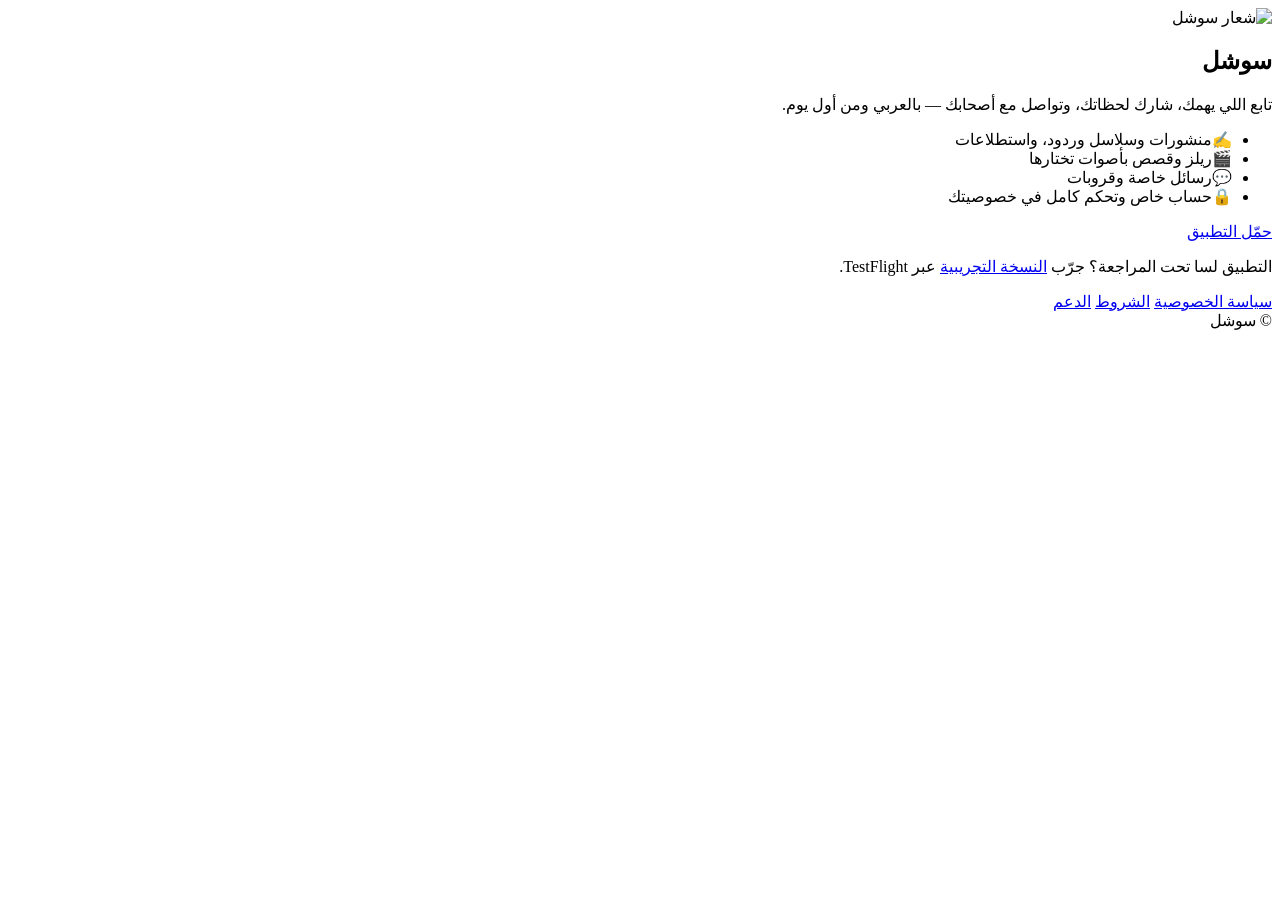
==== index.html @ a602c5c5 "Add site: index.html" ====
<!doctype html>
<html lang="ar" dir="rtl">
<head>
<meta charset="utf-8">
<meta name="viewport" content="width=device-width, initial-scale=1, viewport-fit=cover">
<title>سوشل</title>
<meta name="description" content="سوشل: تابع اللي يهمك، شارك لحظاتك بالمنشورات والريلز والقصص، وتواصل مع أصحابك.">
<meta name="theme-color" content="#ffffff" media="(prefers-color-scheme: light)">
<meta name="theme-color" content="#000000" media="(prefers-color-scheme: dark)">
<meta name="apple-itunes-app" content="app-id=6819078666">
<meta property="og:type" content="website">
<meta property="og:site_name" content="سوشل">
<meta property="og:title" content="سوشل">
<meta property="og:description" content="تابع اللي يهمك، شارك لحظاتك، وتواصل مع أصحابك.">
<meta property="og:image" content="https://mhmhmh12101.github.io/logo.png">
<meta property="og:url" content="https://mhmhmh12101.github.io/">
<meta property="og:locale" content="ar_AR">
<meta name="twitter:card" content="summary">
<meta name="twitter:title" content="سوشل">
<meta name="twitter:description" content="تابع اللي يهمك، شارك لحظاتك، وتواصل مع أصحابك.">
<meta name="twitter:image" content="https://mhmhmh12101.github.io/logo.png">
<link rel="icon" type="image/png" href="/favicon.png">
<link rel="apple-touch-icon" href="/icon-180.png">
<link rel="stylesheet" href="/style.css">
</head>
<body>
<main class="wrap">
  <section class="hero">
    <img class="logo" src="/logo.png" alt="شعار سوشل" width="112" height="112">
    <h1>سوشل</h1>
    <p>تابع اللي يهمك، شارك لحظاتك، وتواصل مع أصحابك — بالعربي ومن أول يوم.</p>
  </section>

  <ul class="feats">
    <li><span class="ic">✍️</span>منشورات وسلاسل وردود، واستطلاعات</li>
    <li><span class="ic">🎬</span>ريلز وقصص بأصوات تختارها</li>
    <li><span class="ic">💬</span>رسائل خاصة وقروبات</li>
    <li><span class="ic">🔒</span>حساب خاص وتحكم كامل في خصوصيتك</li>
  </ul>

  <div class="actions">
    <a class="btn primary" href="https://apps.apple.com/app/id6819078666">حمّل التطبيق</a>
  </div>
  <p class="note">التطبيق لسا تحت المراجعة؟ جرّب <a href="https://testflight.apple.com/join/hAxBpcnA">النسخة التجريبية</a> عبر TestFlight.</p>
</main>
<footer>
  <nav>
    <a href="https://descriptive-attention-092.notion.site/3ef57d70425a8007ad63fc98351244fa">سياسة الخصوصية</a>
    <a href="https://descriptive-attention-092.notion.site/80a261a2e33c4f95a56083f27f12fd88">الشروط</a>
    <a href="https://descriptive-attention-092.notion.site/4629d1e02f15432d9c7b793a2c5687ca">الدعم</a>
  </nav>
  © سوشل
</footer>
</body>
</html>
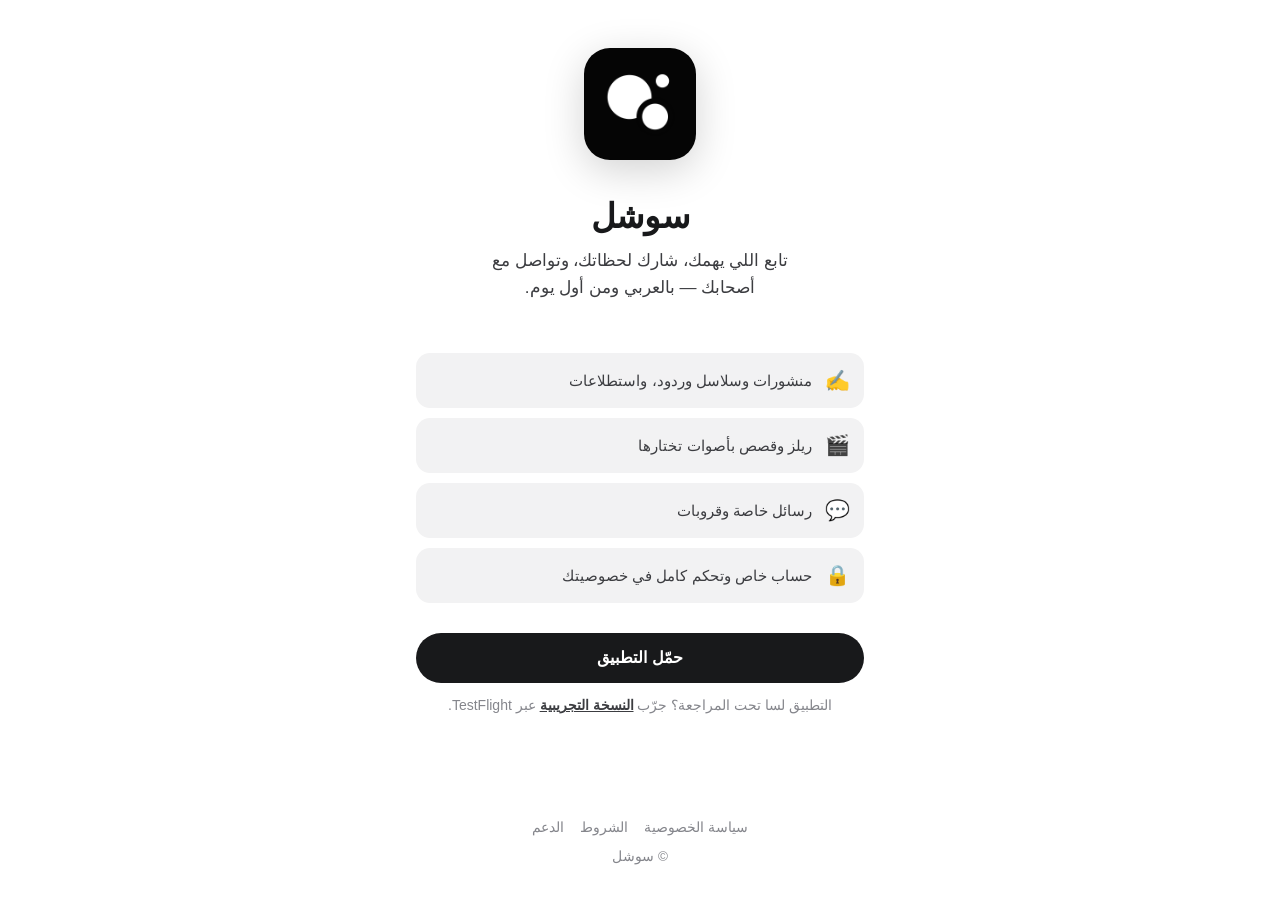
==== commit a2ac9c4e: "Use social-sa.github.io" ====
--- a/index.html
+++ b/index.html
@@ -12,13 +12,13 @@
 <meta property="og:site_name" content="سوشل">
 <meta property="og:title" content="سوشل">
 <meta property="og:description" content="تابع اللي يهمك، شارك لحظاتك، وتواصل مع أصحابك.">
-<meta property="og:image" content="https://mhmhmh12101.github.io/logo.png">
-<meta property="og:url" content="https://mhmhmh12101.github.io/">
+<meta property="og:image" content="https://social-sa.github.io/logo.png">
+<meta property="og:url" content="https://social-sa.github.io/">
 <meta property="og:locale" content="ar_AR">
 <meta name="twitter:card" content="summary">
 <meta name="twitter:title" content="سوشل">
 <meta name="twitter:description" content="تابع اللي يهمك، شارك لحظاتك، وتواصل مع أصحابك.">
-<meta name="twitter:image" content="https://mhmhmh12101.github.io/logo.png">
+<meta name="twitter:image" content="https://social-sa.github.io/logo.png">
 <link rel="icon" type="image/png" href="/favicon.png">
 <link rel="apple-touch-icon" href="/icon-180.png">
 <link rel="stylesheet" href="/style.css">
--- a/style.css
+++ b/style.css
@@ -0,0 +1,141 @@
+/* سوشل — نفس ألوان التطبيق (lib/theme.dart: الفاتح والأسود). */
+:root {
+  --bg: #ffffff;
+  --surface: #ffffff;
+  --surface2: #f2f2f3;
+  --line: #e5e5e7;
+  --text: #18191b;
+  --text2: #3c3d41;
+  --muted: #85868c;
+  --accent: #18191b;
+  --accent-ink: #ffffff;
+  --blue: #1d9bf0;
+  --shadow: 0 1px 2px rgba(0, 0, 0, .04), 0 8px 28px rgba(0, 0, 0, .06);
+  color-scheme: light;
+}
+@media (prefers-color-scheme: dark) {
+  :root {
+    --bg: #000000;
+    --surface: #121214;
+    --surface2: #1c1c1f;
+    --line: #1f1f22;
+    --text: #f5f5f5;
+    --text2: #d4d4d8;
+    --muted: #8e8e96;
+    --accent: #f5f5f5;
+    --accent-ink: #000000;
+    --shadow: none;
+    color-scheme: dark;
+  }
+}
+* { box-sizing: border-box; }
+html { -webkit-text-size-adjust: 100%; }
+body {
+  margin: 0;
+  min-height: 100vh;
+  min-height: 100dvh;
+  background: var(--bg);
+  color: var(--text);
+  font: 16px/1.55 -apple-system, BlinkMacSystemFont, "SF Arabic", "Segoe UI", "Noto Sans Arabic", Tahoma, sans-serif;
+  display: flex;
+  flex-direction: column;
+  align-items: center;
+}
+a { color: inherit; }
+.wrap {
+  width: 100%;
+  max-width: 480px;
+  padding: 0 16px;
+  flex: 1;
+  display: flex;
+  flex-direction: column;
+}
+header.top {
+  display: flex;
+  align-items: center;
+  gap: 10px;
+  padding: 18px 0 8px;
+}
+header.top a { display: flex; align-items: center; gap: 10px; text-decoration: none; }
+header.top img { width: 32px; height: 32px; border-radius: 8px; }
+header.top b { font-size: 19px; font-weight: 700; }
+
+/* الصفحة الرئيسية */
+.hero { text-align: center; padding: 48px 0 24px; }
+.hero img.logo {
+  width: 112px; height: 112px; border-radius: 26px;
+  box-shadow: 0 10px 40px rgba(0, 0, 0, .18);
+}
+.hero h1 { font-size: 34px; margin: 22px 0 6px; font-weight: 800; letter-spacing: -.3px; }
+.hero p { color: var(--text2); margin: 0 auto; max-width: 340px; font-size: 17px; }
+.feats { list-style: none; padding: 0; margin: 28px 0 8px; display: grid; gap: 10px; }
+.feats li {
+  background: var(--surface2); border-radius: 14px; padding: 12px 14px;
+  display: flex; gap: 12px; align-items: center; color: var(--text2); font-size: 15px;
+}
+.feats li span.ic { font-size: 20px; width: 26px; text-align: center; }
+
+/* الأزرار */
+.actions { display: grid; gap: 10px; margin: 22px 0 6px; }
+.btn {
+  display: flex; align-items: center; justify-content: center; gap: 8px;
+  height: 50px; border-radius: 999px; font-size: 16px; font-weight: 700;
+  text-decoration: none; border: 0; cursor: pointer; width: 100%;
+  -webkit-tap-highlight-color: transparent; transition: transform .12s ease, opacity .12s;
+}
+.btn:active { transform: scale(.98); opacity: .85; }
+.btn.primary { background: var(--accent); color: var(--accent-ink); }
+.btn.secondary { background: var(--surface2); color: var(--text); }
+.note { text-align: center; color: var(--muted); font-size: 14px; margin: 6px 0 0; }
+.note a { color: var(--text2); font-weight: 600; }
+
+/* البطاقة */
+.card {
+  background: var(--surface); border: 1px solid var(--line); border-radius: 20px;
+  padding: 16px; margin-top: 16px; box-shadow: var(--shadow);
+}
+.who { display: flex; align-items: center; gap: 12px; min-width: 0; }
+.av {
+  width: 48px; height: 48px; border-radius: 50%; flex: none; object-fit: cover;
+  display: flex; align-items: center; justify-content: center;
+  font-weight: 700; font-size: 20px; color: #fff; background: var(--surface2);
+}
+.av.big { width: 88px; height: 88px; font-size: 36px; }
+.names { min-width: 0; }
+.name { font-weight: 700; display: flex; align-items: center; gap: 4px; font-size: 16px; }
+.name span.t { overflow: hidden; text-overflow: ellipsis; white-space: nowrap; }
+.handle { color: var(--muted); font-size: 14.5px; direction: ltr; text-align: right; }
+.badge { width: 17px; height: 17px; flex: none; }
+.text {
+  margin: 12px 0 4px; font-size: 17px; line-height: 1.6;
+  white-space: pre-wrap; overflow-wrap: anywhere;
+}
+.more { color: var(--muted); }
+.media {
+  margin-top: 10px; border-radius: 14px; background: var(--surface2); color: var(--muted);
+  padding: 18px; text-align: center; font-size: 14px;
+}
+.meta { color: var(--muted); font-size: 14px; margin-top: 10px; }
+.stats { display: flex; gap: 18px; flex-wrap: wrap; margin-top: 12px; color: var(--muted); font-size: 14px; }
+.stats b { color: var(--text); font-weight: 700; }
+.profile { text-align: center; }
+.profile .av { margin: 4px auto 10px; }
+.profile .name { justify-content: center; font-size: 21px; }
+.profile .handle { text-align: center; }
+.profile .bio { margin: 10px 0 0; color: var(--text2); white-space: pre-wrap; overflow-wrap: anywhere; }
+.profile .stats { justify-content: center; }
+.tagcard { text-align: center; padding: 28px 16px; }
+.tagcard .hash { font-size: 30px; font-weight: 800; overflow-wrap: anywhere; }
+.lock { color: var(--muted); font-size: 14.5px; margin-top: 12px; text-align: center; }
+.empty { text-align: center; padding: 36px 8px; color: var(--text2); }
+.empty h2 { font-size: 20px; margin: 0 0 6px; color: var(--text); }
+.skel { height: 150px; border-radius: 20px; background: var(--surface2); margin-top: 16px; animation: pulse 1.2s ease-in-out infinite; }
+@keyframes pulse { 50% { opacity: .55; } }
+
+footer {
+  width: 100%; max-width: 480px; padding: 28px 16px 32px; text-align: center;
+  color: var(--muted); font-size: 13.5px;
+}
+footer nav { display: flex; gap: 16px; justify-content: center; flex-wrap: wrap; margin-bottom: 8px; }
+footer a { color: var(--muted); text-decoration: none; }
+footer a:hover { color: var(--text2); }
